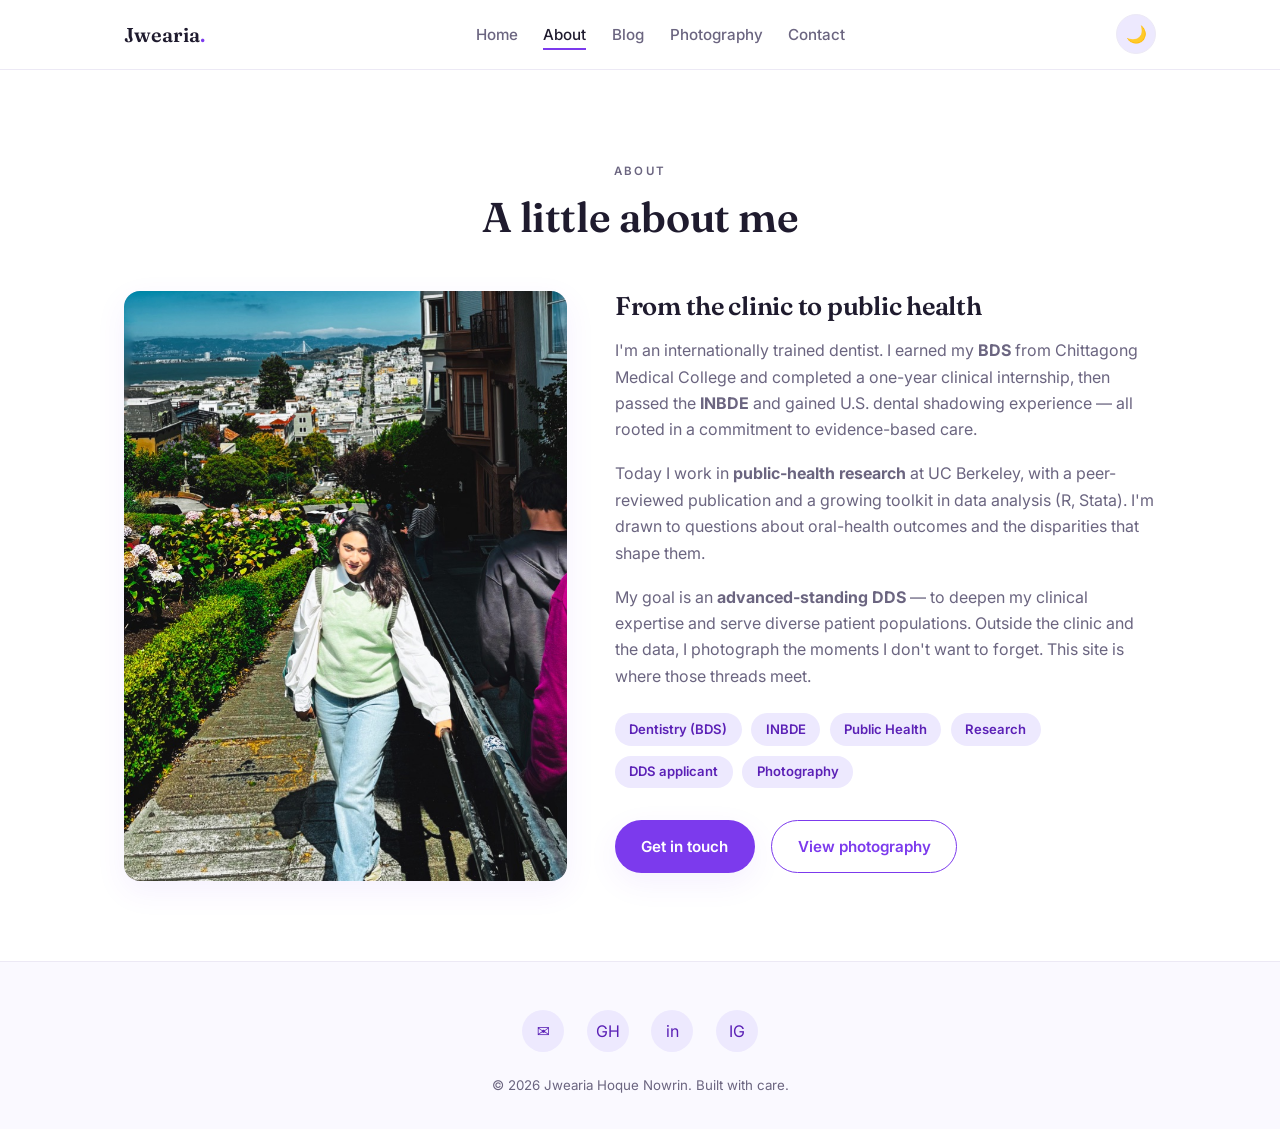
==== about.html @ 0682aaa0 "Personal portfolio website (dentistry, research & photography) Co-Authored-By: Claude Opus 4.8 <nore" ====
<!DOCTYPE html>
<html lang="en" data-theme="light">
<head>
  <meta charset="UTF-8" />
  <meta name="viewport" content="width=device-width, initial-scale=1.0" />
  <title>About · Jwearia Hoque Nowrin</title>
  <meta name="description" content="Internationally trained dentist (BDS), INBDE-certified, public-health researcher at UC Berkeley, aiming for an advanced-standing DDS." />
  <link rel="preconnect" href="https://fonts.googleapis.com">
  <link rel="preconnect" href="https://fonts.gstatic.com" crossorigin>
  <link href="https://fonts.googleapis.com/css2?family=Fraunces:opsz,wght@9..144,500;9..144,600&family=Inter:wght@400;500;600;700&display=swap" rel="stylesheet">
  <link rel="stylesheet" href="assets/css/style.css" />
</head>
<body>

  <nav class="navbar">
    <div class="nav-inner">
      <a href="index.html" class="brand">Jwearia<span>.</span></a>
      <ul class="nav-links" id="navLinks">
        <li><a href="index.html">Home</a></li>
        <li><a href="about.html">About</a></li>
        <li><a href="blog.html">Blog</a></li>
        <li><a href="photography.html">Photography</a></li>
        <li><a href="contact.html">Contact</a></li>
      </ul>
      <div style="display:flex;align-items:center;gap:.6rem">
        <button class="theme-toggle" id="themeToggle" aria-label="Toggle dark mode">🌙</button>
        <button class="nav-toggle" id="navToggle" aria-label="Menu">☰</button>
      </div>
    </div>
  </nav>

  <main class="page">
    <section>
      <div class="container">
        <div class="section-head reveal">
          <p class="eyebrow">About</p>
          <h2>A little about me</h2>
        </div>

        <div class="about-grid">
          <div class="about-photo reveal">
            <img src="assets/img/about.jpg" alt="Portrait"
                 onerror="this.src='https://images.unsplash.com/photo-1544005313-94ddf0286df2?w=800&q=80'" />
          </div>

          <div class="reveal">
            <h3 style="font-size:1.6rem;margin-bottom:1rem;">From the clinic to public health</h3>
            <p style="color:var(--text-muted);margin-bottom:1.1rem;">
              I'm an internationally trained dentist. I earned my <strong>BDS</strong> from
              Chittagong Medical College and completed a one-year clinical internship, then passed
              the <strong>INBDE</strong> and gained U.S. dental shadowing experience — all rooted in
              a commitment to evidence-based care.
            </p>
            <p style="color:var(--text-muted);margin-bottom:1.1rem;">
              Today I work in <strong>public-health research</strong> at UC Berkeley, with a
              peer-reviewed publication and a growing toolkit in data analysis (R, Stata). I'm drawn
              to questions about oral-health outcomes and the disparities that shape them.
            </p>
            <p style="color:var(--text-muted);">
              My goal is an <strong>advanced-standing DDS</strong> — to deepen my clinical expertise
              and serve diverse patient populations. Outside the clinic and the data, I photograph
              the moments I don't want to forget. This site is where those threads meet.
            </p>

            <div class="tag-row">
              <span class="tag">Dentistry (BDS)</span>
              <span class="tag">INBDE</span>
              <span class="tag">Public Health</span>
              <span class="tag">Research</span>
              <span class="tag">DDS applicant</span>
              <span class="tag">Photography</span>
            </div>

            <div style="margin-top:2rem;display:flex;gap:1rem;flex-wrap:wrap;">
              <a href="contact.html" class="btn btn-primary">Get in touch</a>
              <a href="photography.html" class="btn btn-ghost">View photography</a>
            </div>
          </div>
        </div>
      </div>
    </section>
  </main>

  <footer class="footer">
    <div class="container">
      <div class="social">
        <a href="mailto:nowrin.jwearia@gmail.com" title="Email">✉️</a>
        <a href="https://github.com/nowrinjwearia" target="_blank" rel="noopener" title="GitHub">GH</a>
        <a href="https://www.linkedin.com/" target="_blank" rel="noopener" title="LinkedIn">in</a>
        <a href="https://instagram.com/" target="_blank" rel="noopener" title="Instagram">IG</a>
      </div>
      <small>© <span id="year"></span> Jwearia Hoque Nowrin. Built with care.</small>
    </div>
  </footer>

  <script>document.getElementById('year').textContent = new Date().getFullYear();</script>
  <script src="assets/js/main.js"></script>
</body>
</html>
---- assets/css/style.css ----
/* ===========================================================
   Portfolio — global styles
   Theme: soft elegant purple + white, with dark mode
   =========================================================== */

:root {
  /* Light theme */
  --purple:        #7c3aed;
  --purple-dark:   #5b21b6;
  --purple-soft:   #ede9fe;
  --purple-softer: #f5f3ff;
  --bg:            #ffffff;
  --bg-alt:        #faf9ff;
  --surface:       #ffffff;
  --text:          #1f1b2e;
  --text-muted:    #6b6580;
  --border:        #ece9f5;
  --shadow:        0 10px 30px rgba(124, 58, 237, 0.08);
  --shadow-hover:  0 16px 40px rgba(124, 58, 237, 0.16);
  --radius:        16px;
  --maxw:          1080px;
  --font:          'Inter', system-ui, -apple-system, 'Segoe UI', Roboto, sans-serif;
  --font-display:  'Fraunces', 'Georgia', serif;
}

[data-theme="dark"] {
  --purple:        #a78bfa;
  --purple-dark:   #c4b5fd;
  --purple-soft:   #2a2340;
  --purple-softer: #221d33;
  --bg:            #14111f;
  --bg-alt:        #1a1628;
  --surface:       #1e1930;
  --text:          #f2effa;
  --text-muted:    #a49fbb;
  --border:        #2c2740;
  --shadow:        0 10px 30px rgba(0, 0, 0, 0.35);
  --shadow-hover:  0 16px 40px rgba(0, 0, 0, 0.5);
}

* { box-sizing: border-box; margin: 0; padding: 0; }

html { scroll-behavior: smooth; }

body {
  font-family: var(--font);
  background: var(--bg);
  color: var(--text);
  line-height: 1.65;
  -webkit-font-smoothing: antialiased;
  transition: background 0.4s ease, color 0.4s ease;
}

.container { width: 100%; max-width: var(--maxw); margin: 0 auto; padding: 0 1.5rem; }

a { color: var(--purple); text-decoration: none; transition: color 0.2s ease; }
a:hover { color: var(--purple-dark); }

img { max-width: 100%; display: block; }

h1, h2, h3 { font-family: var(--font-display); font-weight: 600; line-height: 1.2; letter-spacing: -0.01em; }

section { padding: 5rem 0; }

.eyebrow {
  text-transform: uppercase;
  letter-spacing: 0.18em;
  font-size: 0.72rem;
  font-weight: 600;
  color: var(--purple);
  margin-bottom: 0.75rem;
}

/* ---------- Navbar ---------- */
.navbar {
  position: fixed;
  top: 0; left: 0; right: 0;
  z-index: 1000;
  background: color-mix(in srgb, var(--bg) 82%, transparent);
  backdrop-filter: saturate(180%) blur(14px);
  border-bottom: 1px solid var(--border);
  transition: background 0.4s ease;
}
.nav-inner {
  max-width: var(--maxw);
  margin: 0 auto;
  padding: 0.9rem 1.5rem;
  display: flex;
  align-items: center;
  justify-content: space-between;
}
.brand {
  font-family: var(--font-display);
  font-weight: 600;
  font-size: 1.25rem;
  color: var(--text);
}
.brand span { color: var(--purple); }
.nav-links { display: flex; align-items: center; gap: 1.6rem; list-style: none; }
.nav-links a {
  color: var(--text-muted);
  font-weight: 500;
  font-size: 0.95rem;
  position: relative;
}
.nav-links a::after {
  content: '';
  position: absolute; left: 0; bottom: -6px;
  width: 0; height: 2px; background: var(--purple);
  transition: width 0.25s ease;
}
.nav-links a:hover, .nav-links a.active { color: var(--text); }
.nav-links a:hover::after, .nav-links a.active::after { width: 100%; }

.theme-toggle {
  background: var(--purple-soft);
  border: 1px solid var(--border);
  color: var(--text);
  width: 40px; height: 40px;
  border-radius: 50%;
  cursor: pointer;
  font-size: 1.05rem;
  display: grid; place-items: center;
  transition: transform 0.2s ease, background 0.2s ease;
}
.theme-toggle:hover { transform: scale(1.08) rotate(-8deg); }

.nav-toggle { display: none; background: none; border: none; cursor: pointer; color: var(--text); font-size: 1.5rem; }

/* ---------- Page wrapper (offset for fixed nav) ---------- */
.page { padding-top: 4.5rem; }

/* ---------- Buttons ---------- */
.btn {
  display: inline-flex; align-items: center; gap: 0.5rem;
  padding: 0.8rem 1.6rem;
  border-radius: 999px;
  font-weight: 600; font-size: 0.95rem;
  cursor: pointer; border: 1px solid transparent;
  transition: transform 0.2s ease, box-shadow 0.2s ease, background 0.2s ease;
}
.btn-primary { background: var(--purple); color: #fff; box-shadow: var(--shadow); }
.btn-primary:hover { background: var(--purple-dark); color: #fff; transform: translateY(-2px); box-shadow: var(--shadow-hover); }
.btn-ghost { background: transparent; color: var(--purple); border-color: var(--purple); }
.btn-ghost:hover { background: var(--purple-soft); transform: translateY(-2px); }

/* ---------- Hero ---------- */
.hero {
  display: grid;
  grid-template-columns: 1.1fr 0.9fr;
  gap: 3rem;
  align-items: center;
  min-height: calc(100vh - 4.5rem);
  padding: 3rem 0;
}
.hero-text h1 { font-size: clamp(2.4rem, 6vw, 4rem); margin-bottom: 1rem; }
.hero-text h1 .accent { color: var(--purple); }
.hero-text p.lead { font-size: 1.15rem; color: var(--text-muted); max-width: 34ch; margin-bottom: 2rem; }
.hero-actions { display: flex; gap: 1rem; flex-wrap: wrap; }

.hero-photo {
  position: relative;
  border-radius: var(--radius);
  overflow: hidden;
  box-shadow: var(--shadow);
  aspect-ratio: 4 / 5;
  background: linear-gradient(135deg, var(--purple-soft), var(--purple-softer));
}
.hero-photo img { width: 100%; height: 100%; object-fit: cover; }
.hero-photo::after {
  content: '';
  position: absolute; inset: 0;
  background: linear-gradient(180deg, transparent 60%, rgba(124,58,237,0.12));
}
.blob {
  position: absolute;
  width: 320px; height: 320px;
  background: radial-gradient(circle at 30% 30%, var(--purple), transparent 70%);
  opacity: 0.18; filter: blur(40px);
  border-radius: 50%;
  z-index: -1;
}
.blob.one { top: -60px; right: -40px; }
.blob.two { bottom: -80px; left: -60px; }

/* ---------- Section titles ---------- */
.section-head { text-align: center; margin-bottom: 3rem; }
.section-head h2 { font-size: clamp(1.8rem, 4vw, 2.6rem); }
.section-head p { color: var(--text-muted); margin-top: 0.6rem; }

/* ---------- Cards / featured ---------- */
.featured { background: var(--bg-alt); }
.card {
  background: var(--surface);
  border: 1px solid var(--border);
  border-radius: var(--radius);
  overflow: hidden;
  box-shadow: var(--shadow);
  transition: transform 0.25s ease, box-shadow 0.25s ease;
}
.card:hover { transform: translateY(-6px); box-shadow: var(--shadow-hover); }

/* ---------- Prose (about, blog posts) ---------- */
.prose { max-width: 720px; margin: 0 auto; }
.prose h1 { font-size: 2.5rem; margin-bottom: 1rem; }
.prose h2 { font-size: 1.7rem; margin: 2.2rem 0 0.8rem; }
.prose h3 { font-size: 1.3rem; margin: 1.8rem 0 0.6rem; }
.prose p { margin-bottom: 1.1rem; color: var(--text); }
.prose ul, .prose ol { margin: 0 0 1.1rem 1.4rem; }
.prose li { margin-bottom: 0.4rem; }
.prose blockquote {
  border-left: 3px solid var(--purple);
  padding: 0.4rem 0 0.4rem 1.2rem;
  color: var(--text-muted);
  font-style: italic;
  margin: 1.4rem 0;
  background: var(--purple-softer);
  border-radius: 0 8px 8px 0;
}
.prose code {
  background: var(--purple-soft);
  padding: 0.15em 0.4em;
  border-radius: 6px;
  font-size: 0.9em;
}
.prose pre {
  background: var(--purple-softer);
  border: 1px solid var(--border);
  padding: 1rem 1.2rem;
  border-radius: 12px;
  overflow-x: auto;
  margin-bottom: 1.2rem;
}
.prose pre code { background: none; padding: 0; }
.prose img { border-radius: 12px; margin: 1.4rem 0; box-shadow: var(--shadow); }
.prose a { text-decoration: underline; text-underline-offset: 3px; }

/* ---------- About specific ---------- */
.about-grid { display: grid; grid-template-columns: 0.9fr 1.1fr; gap: 3rem; align-items: start; }
.about-photo { border-radius: var(--radius); overflow: hidden; box-shadow: var(--shadow); aspect-ratio: 3/4;
  background: linear-gradient(135deg, var(--purple-soft), var(--purple-softer)); }
.about-photo img { width: 100%; height: 100%; object-fit: cover; }
.tag-row { display: flex; flex-wrap: wrap; gap: 0.6rem; margin-top: 1.5rem; }
.tag { background: var(--purple-soft); color: var(--purple-dark); padding: 0.35rem 0.9rem; border-radius: 999px; font-size: 0.82rem; font-weight: 600; }

/* ---------- Blog list ---------- */
.post-list { display: flex; flex-direction: column; gap: 1.2rem; max-width: 760px; margin: 0 auto; }
.post-item {
  display: block;
  background: var(--surface);
  border: 1px solid var(--border);
  border-radius: var(--radius);
  padding: 1.6rem 1.8rem;
  box-shadow: var(--shadow);
  transition: transform 0.22s ease, box-shadow 0.22s ease, border-color 0.22s ease;
}
.post-item:hover { transform: translateY(-4px); box-shadow: var(--shadow-hover); border-color: var(--purple); }
.post-item h3 { font-size: 1.35rem; color: var(--text); margin-bottom: 0.4rem; }
.post-meta { font-size: 0.82rem; color: var(--text-muted); text-transform: uppercase; letter-spacing: 0.08em; margin-bottom: 0.6rem; }
.post-item p { color: var(--text-muted); }
.read-more { display: inline-block; margin-top: 0.8rem; font-weight: 600; }

/* ---------- Photography grid + lightbox ---------- */
.gallery {
  columns: 3 260px;
  column-gap: 1rem;
}
.gallery figure {
  break-inside: avoid;
  margin: 0 0 1rem;
  border-radius: 12px;
  overflow: hidden;
  cursor: zoom-in;
  box-shadow: var(--shadow);
  position: relative;
}
.gallery img { width: 100%; transition: transform 0.4s ease; display: block; }
.gallery figure::after {
  content: '';
  position: absolute; inset: 0;
  background: rgba(124,58,237,0.0);
  transition: background 0.3s ease;
}
.gallery figure:hover img { transform: scale(1.06); }
.gallery figure:hover::after { background: rgba(124,58,237,0.12); }

.lightbox {
  position: fixed; inset: 0;
  background: rgba(15, 12, 25, 0.92);
  display: none;
  align-items: center; justify-content: center;
  z-index: 2000;
  padding: 2rem;
  opacity: 0;
  transition: opacity 0.3s ease;
}
.lightbox.open { display: flex; opacity: 1; }
.lightbox img { max-width: 90vw; max-height: 85vh; border-radius: 12px; box-shadow: 0 20px 60px rgba(0,0,0,0.5); }
.lightbox-close { position: absolute; top: 1.4rem; right: 1.8rem; font-size: 2rem; color: #fff; background: none; border: none; cursor: pointer; line-height: 1; }
.lightbox-nav { position: absolute; top: 50%; transform: translateY(-50%); font-size: 2.4rem; color: #fff; background: none; border: none; cursor: pointer; padding: 0 1rem; user-select: none; }
.lightbox-nav.prev { left: 0.5rem; }
.lightbox-nav.next { right: 0.5rem; }

/* ---------- CV ---------- */
.cv-wrap { max-width: 820px; margin: 0 auto; text-align: center; }
.cv-viewer {
  margin-top: 2rem;
  border: 1px solid var(--border);
  border-radius: var(--radius);
  overflow: hidden;
  box-shadow: var(--shadow);
  height: 80vh;
  background: var(--bg-alt);
}
.cv-viewer iframe { width: 100%; height: 100%; border: 0; }

/* ---------- Contact ---------- */
.contact-grid { display: grid; grid-template-columns: 1fr 1fr; gap: 3rem; max-width: 900px; margin: 0 auto; align-items: start; }
.contact-info p { color: var(--text-muted); margin-bottom: 1.2rem; }
.contact-info a { font-weight: 600; }
.form-group { margin-bottom: 1.2rem; }
.form-group label { display: block; font-weight: 600; font-size: 0.9rem; margin-bottom: 0.4rem; }
.form-group input, .form-group textarea {
  width: 100%;
  padding: 0.85rem 1rem;
  border: 1px solid var(--border);
  border-radius: 12px;
  background: var(--surface);
  color: var(--text);
  font-family: inherit;
  font-size: 0.95rem;
  transition: border-color 0.2s ease, box-shadow 0.2s ease;
}
.form-group input:focus, .form-group textarea:focus {
  outline: none;
  border-color: var(--purple);
  box-shadow: 0 0 0 3px var(--purple-soft);
}

/* ---------- Footer ---------- */
.footer {
  background: var(--bg-alt);
  border-top: 1px solid var(--border);
  padding: 3rem 0 2rem;
  text-align: center;
}
.social { display: flex; justify-content: center; gap: 1.4rem; margin-bottom: 1.2rem; }
.social a {
  width: 42px; height: 42px;
  display: grid; place-items: center;
  border-radius: 50%;
  background: var(--purple-soft);
  color: var(--purple-dark);
  transition: transform 0.2s ease, background 0.2s ease, color 0.2s ease;
}
.social a:hover { transform: translateY(-3px); background: var(--purple); color: #fff; }
.footer small { color: var(--text-muted); }

/* ---------- Animations ---------- */
.reveal { opacity: 0; transform: translateY(24px); transition: opacity 0.6s ease, transform 0.6s ease; }
.reveal.visible { opacity: 1; transform: none; }

/* ---------- Responsive ---------- */
@media (max-width: 860px) {
  .hero { grid-template-columns: 1fr; text-align: center; min-height: auto; padding-top: 2rem; }
  .hero-actions { justify-content: center; }
  .hero-text p.lead { margin-left: auto; margin-right: auto; }
  .hero-photo { max-width: 360px; margin: 0 auto; }
  .about-grid, .contact-grid { grid-template-columns: 1fr; }
  .about-photo { max-width: 340px; margin: 0 auto; }
  .nav-links {
    position: fixed;
    top: 62px; right: 0;
    flex-direction: column;
    background: var(--surface);
    border: 1px solid var(--border);
    border-radius: 0 0 0 16px;
    padding: 1.4rem 2rem;
    gap: 1.2rem;
    transform: translateX(110%);
    transition: transform 0.3s ease;
    box-shadow: var(--shadow);
  }
  .nav-links.open { transform: translateX(0); }
  .nav-toggle { display: block; }
}
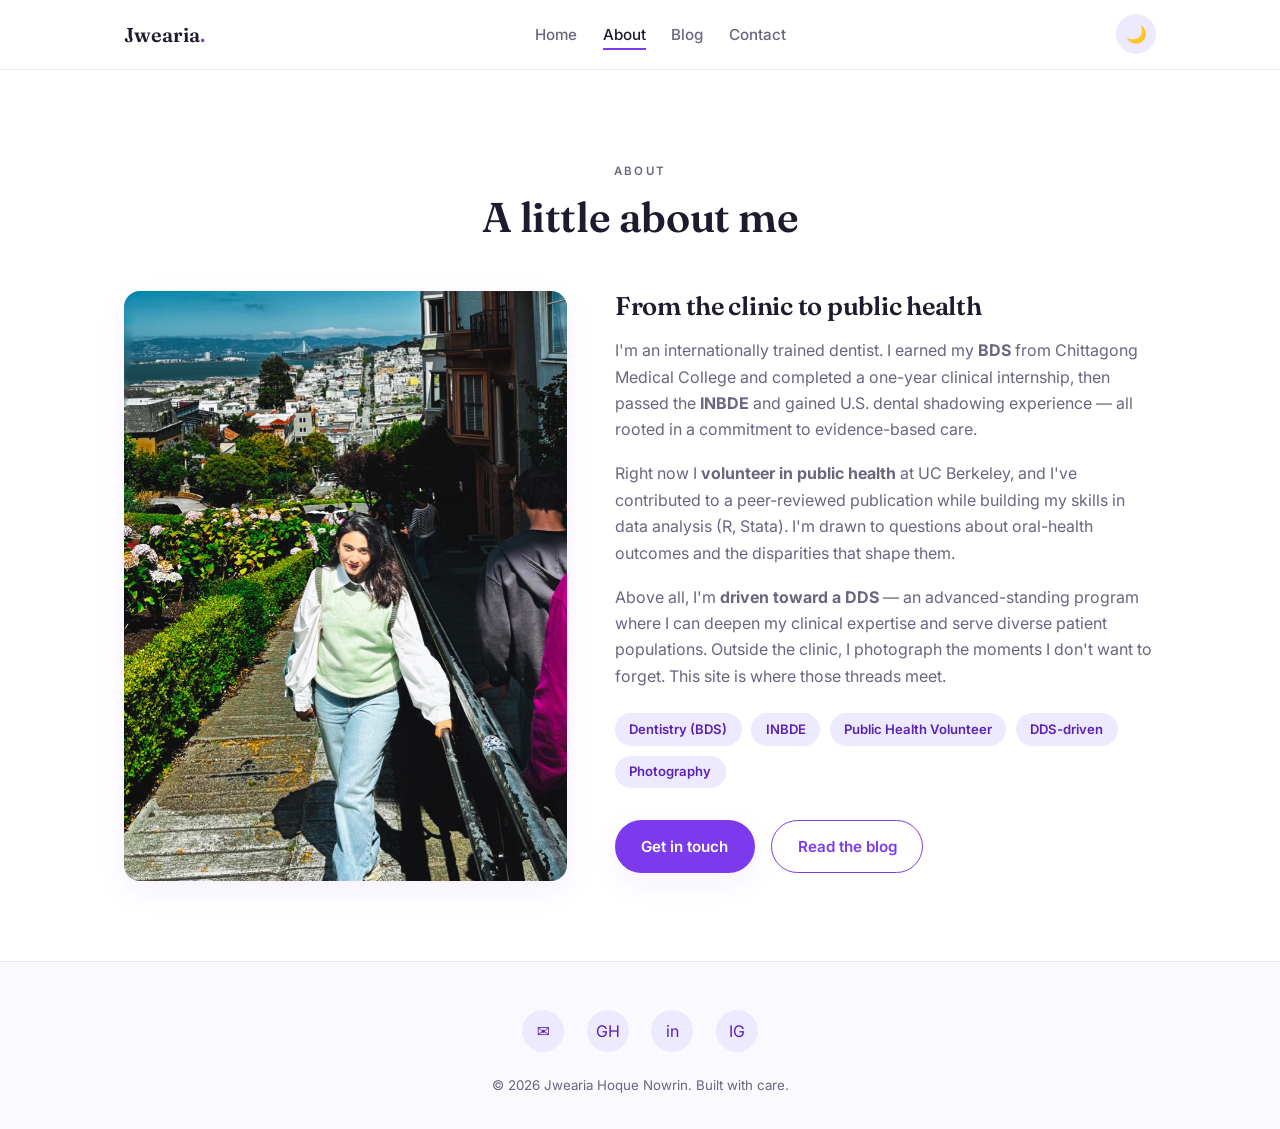
==== commit 0b2ff8d1: "Correct copy to public-health volunteer + DDS focus; remove photography section Co-Authored-By: Clau" ====
--- a/about.html
+++ b/about.html
@@ -4,7 +4,7 @@
   <meta charset="UTF-8" />
   <meta name="viewport" content="width=device-width, initial-scale=1.0" />
   <title>About · Jwearia Hoque Nowrin</title>
-  <meta name="description" content="Internationally trained dentist (BDS), INBDE-certified, public-health researcher at UC Berkeley, aiming for an advanced-standing DDS." />
+  <meta name="description" content="Internationally trained dentist (BDS), INBDE-certified, public-health volunteer at UC Berkeley, driven toward an advanced-standing DDS." />
   <link rel="preconnect" href="https://fonts.googleapis.com">
   <link rel="preconnect" href="https://fonts.gstatic.com" crossorigin>
   <link href="https://fonts.googleapis.com/css2?family=Fraunces:opsz,wght@9..144,500;9..144,600&family=Inter:wght@400;500;600;700&display=swap" rel="stylesheet">
@@ -19,7 +19,6 @@
         <li><a href="index.html">Home</a></li>
         <li><a href="about.html">About</a></li>
         <li><a href="blog.html">Blog</a></li>
-        <li><a href="photography.html">Photography</a></li>
         <li><a href="contact.html">Contact</a></li>
       </ul>
       <div style="display:flex;align-items:center;gap:.6rem">
@@ -52,28 +51,29 @@
               a commitment to evidence-based care.
             </p>
             <p style="color:var(--text-muted);margin-bottom:1.1rem;">
-              Today I work in <strong>public-health research</strong> at UC Berkeley, with a
-              peer-reviewed publication and a growing toolkit in data analysis (R, Stata). I'm drawn
-              to questions about oral-health outcomes and the disparities that shape them.
+              Right now I <strong>volunteer in public health</strong> at UC Berkeley, and I've
+              contributed to a peer-reviewed publication while building my skills in data analysis
+              (R, Stata). I'm drawn to questions about oral-health outcomes and the disparities
+              that shape them.
             </p>
             <p style="color:var(--text-muted);">
-              My goal is an <strong>advanced-standing DDS</strong> — to deepen my clinical expertise
-              and serve diverse patient populations. Outside the clinic and the data, I photograph
-              the moments I don't want to forget. This site is where those threads meet.
+              Above all, I'm <strong>driven toward a DDS</strong> — an advanced-standing program
+              where I can deepen my clinical expertise and serve diverse patient populations.
+              Outside the clinic, I photograph the moments I don't want to forget. This site is
+              where those threads meet.
             </p>
 
             <div class="tag-row">
               <span class="tag">Dentistry (BDS)</span>
               <span class="tag">INBDE</span>
-              <span class="tag">Public Health</span>
-              <span class="tag">Research</span>
-              <span class="tag">DDS applicant</span>
+              <span class="tag">Public Health Volunteer</span>
+              <span class="tag">DDS-driven</span>
               <span class="tag">Photography</span>
             </div>
 
             <div style="margin-top:2rem;display:flex;gap:1rem;flex-wrap:wrap;">
               <a href="contact.html" class="btn btn-primary">Get in touch</a>
-              <a href="photography.html" class="btn btn-ghost">View photography</a>
+              <a href="blog.html" class="btn btn-ghost">Read the blog</a>
             </div>
           </div>
         </div>
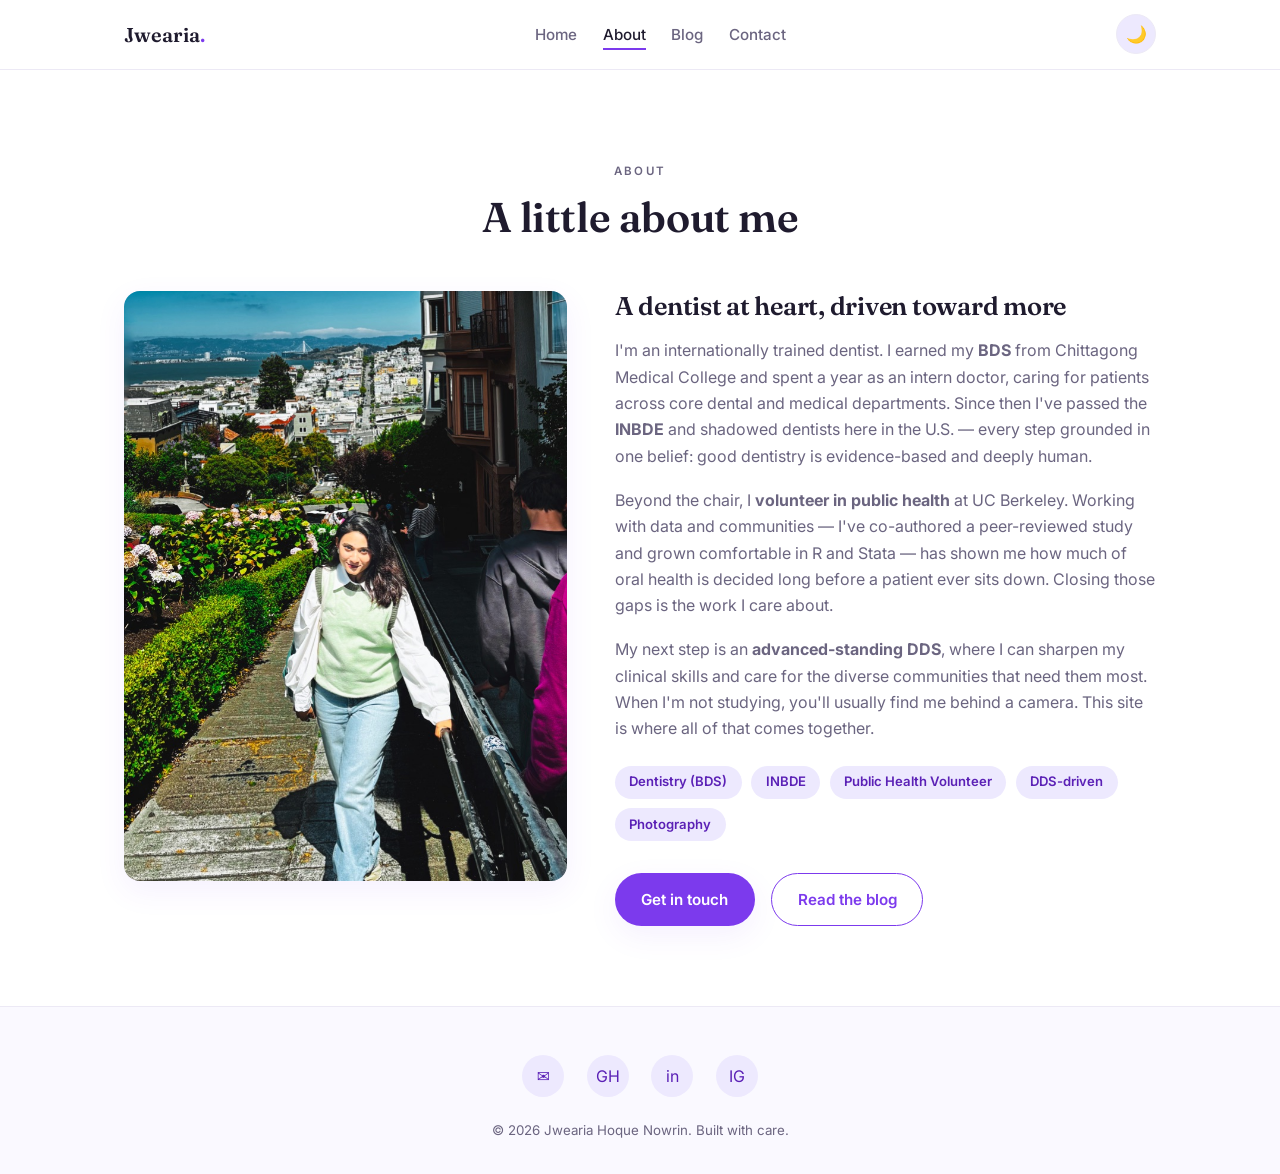
==== commit bd2d207d: "Rewrite About intro for warmer, clearer tone Co-Authored-By: Claude Opus 4.8 <noreply@anthropic.com>" ====
--- a/about.html
+++ b/about.html
@@ -43,24 +43,25 @@
           </div>
 
           <div class="reveal">
-            <h3 style="font-size:1.6rem;margin-bottom:1rem;">From the clinic to public health</h3>
+            <h3 style="font-size:1.6rem;margin-bottom:1rem;">A dentist at heart, driven toward more</h3>
             <p style="color:var(--text-muted);margin-bottom:1.1rem;">
               I'm an internationally trained dentist. I earned my <strong>BDS</strong> from
-              Chittagong Medical College and completed a one-year clinical internship, then passed
-              the <strong>INBDE</strong> and gained U.S. dental shadowing experience — all rooted in
-              a commitment to evidence-based care.
+              Chittagong Medical College and spent a year as an intern doctor, caring for patients
+              across core dental and medical departments. Since then I've passed the
+              <strong>INBDE</strong> and shadowed dentists here in the U.S. — every step grounded in
+              one belief: good dentistry is evidence-based and deeply human.
             </p>
             <p style="color:var(--text-muted);margin-bottom:1.1rem;">
-              Right now I <strong>volunteer in public health</strong> at UC Berkeley, and I've
-              contributed to a peer-reviewed publication while building my skills in data analysis
-              (R, Stata). I'm drawn to questions about oral-health outcomes and the disparities
-              that shape them.
+              Beyond the chair, I <strong>volunteer in public health</strong> at UC Berkeley.
+              Working with data and communities — I've co-authored a peer-reviewed study and grown
+              comfortable in R and Stata — has shown me how much of oral health is decided long
+              before a patient ever sits down. Closing those gaps is the work I care about.
             </p>
             <p style="color:var(--text-muted);">
-              Above all, I'm <strong>driven toward a DDS</strong> — an advanced-standing program
-              where I can deepen my clinical expertise and serve diverse patient populations.
-              Outside the clinic, I photograph the moments I don't want to forget. This site is
-              where those threads meet.
+              My next step is an <strong>advanced-standing DDS</strong>, where I can sharpen my
+              clinical skills and care for the diverse communities that need them most. When I'm
+              not studying, you'll usually find me behind a camera. This site is where all of
+              that comes together.
             </p>
 
             <div class="tag-row">
